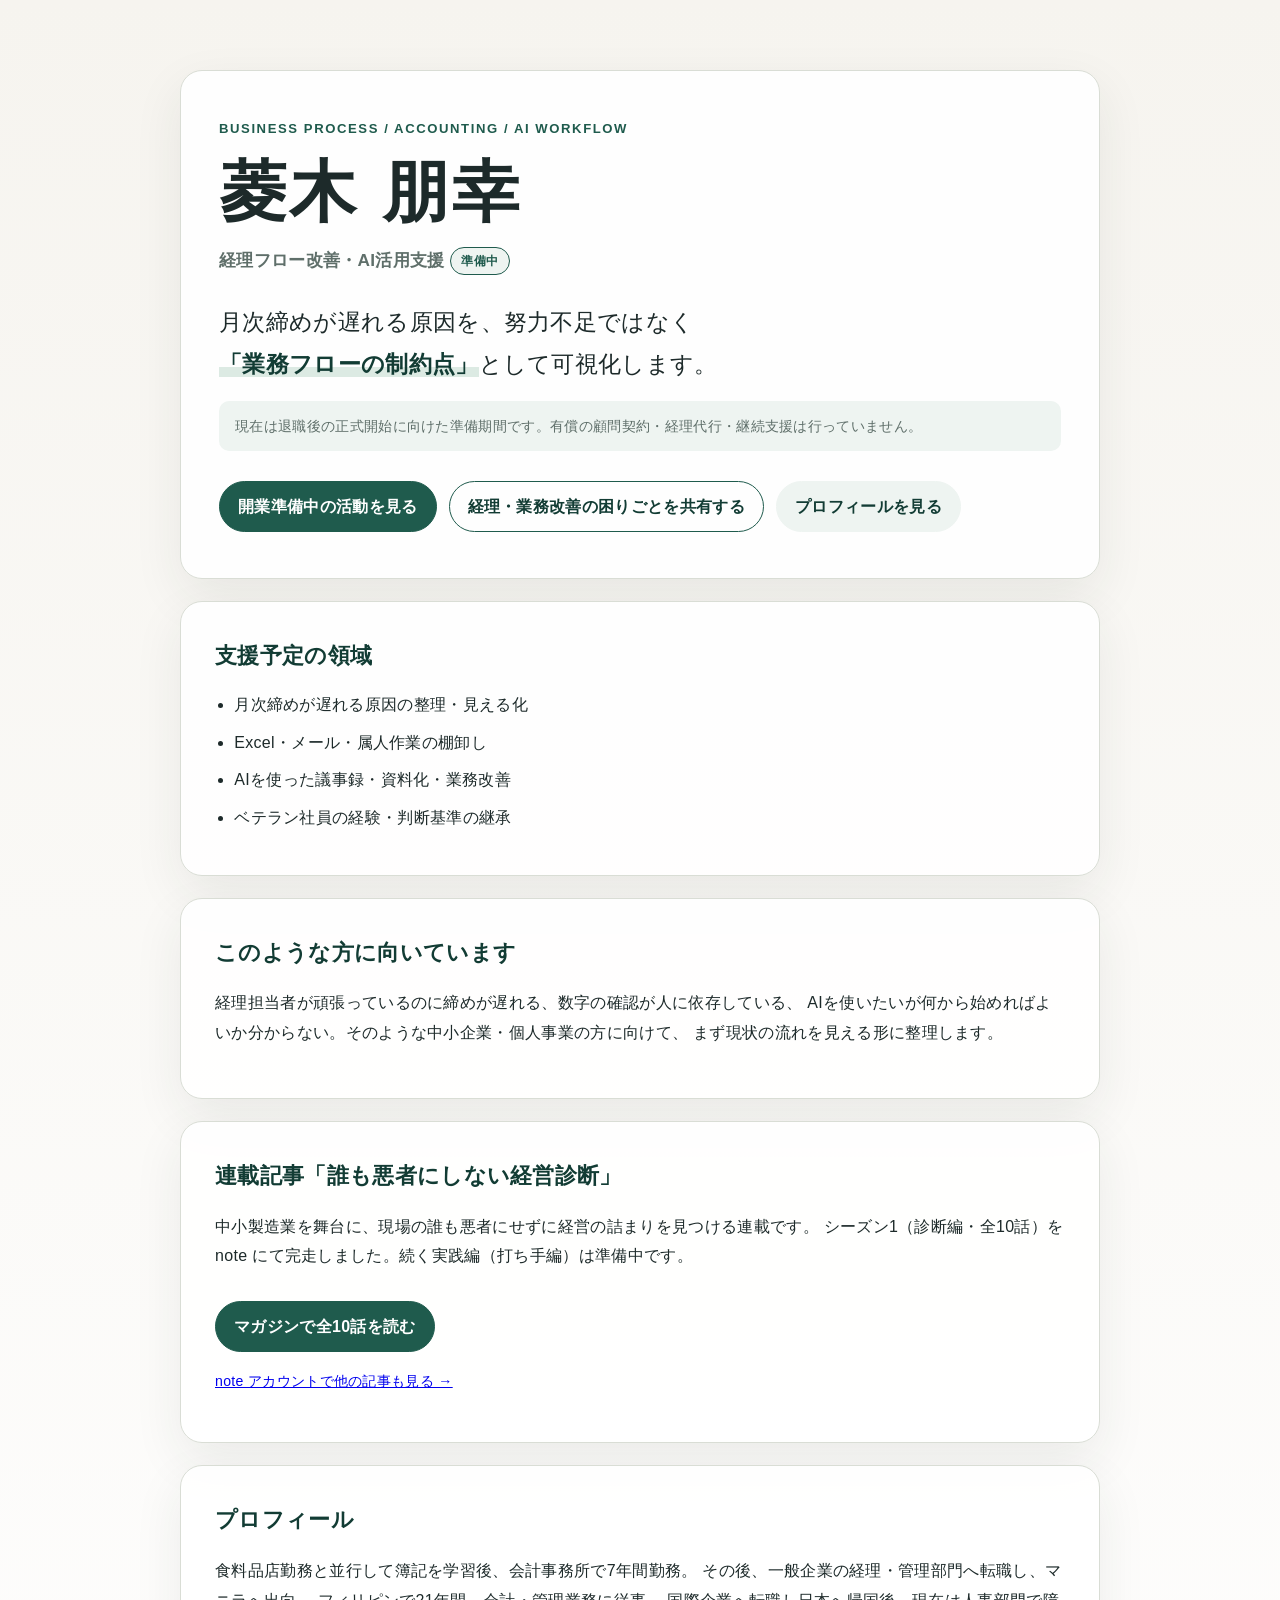
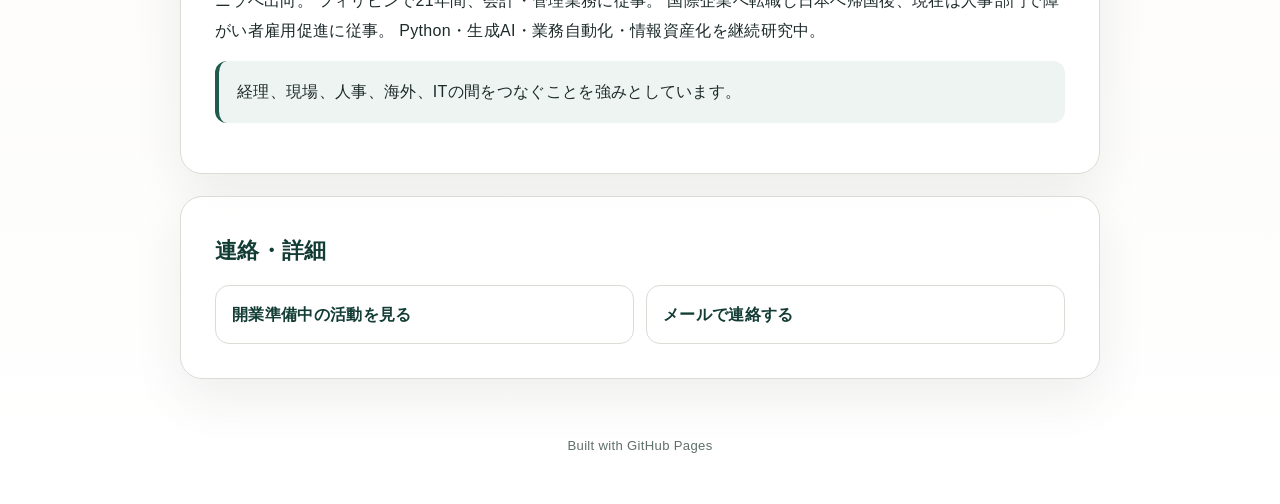
==== index.html @ e2c6937e "名刺ページの連載記事リンクをマガジン1本にまとめる 10話個別リンクを廃止し、noteマガジンへのボタン1つに統合。" ====
<!doctype html>
<html lang="ja">
<head>
  <meta charset="utf-8">
  <meta name="viewport" content="width=device-width, initial-scale=1">
  <title>菱木朋幸｜経理フロー改善・AI活用支援 準備中</title>
  <meta name="description" content="会計、海外拠点管理、人事、AI活用の経験をもとに、中小企業の数字・業務・人の流れを整える支援を準備しています。現在は開業準備中です。">
  <meta property="og:title" content="菱木朋幸｜経理フロー改善・AI活用支援 準備中">
  <meta property="og:description" content="会計、海外拠点管理、人事、AI活用の経験をもとに、中小企業の数字・業務・人の流れを整える支援を準備しています。現在は開業準備中です。">
  <meta property="og:type" content="website">
  <meta property="og:locale" content="ja_JP">
  <link rel="stylesheet" href="style.css">
</head>
<body>
  <main class="page">
    <section class="hero card">
      <p class="eyebrow">Business Process / Accounting / AI Workflow</p>
      <h1>菱木 朋幸</h1>
      <p class="title">経理フロー改善・AI活用支援 <span class="badge">準備中</span></p>
      <p class="lead">
        月次締めが遅れる原因を、努力不足ではなく<br class="pc-only">
        <strong>「業務フローの制約点」</strong>として可視化します。
      </p>
      <p class="preparing-note">
        現在は退職後の正式開始に向けた準備期間です。有償の顧問契約・経理代行・継続支援は行っていません。
      </p>

      <div class="actions">
        <a class="button primary" href="lp/">開業準備中の活動を見る</a>
        <a class="button" href="mailto:hishiki.tomoyuki@gmail.com">経理・業務改善の困りごとを共有する</a>
        <a class="button subtle" href="#profile">プロフィールを見る</a>
      </div>
    </section>

    <section class="card">
      <h2>支援予定の領域</h2>
      <ul class="service-list">
        <li>月次締めが遅れる原因の整理・見える化</li>
        <li>Excel・メール・属人作業の棚卸し</li>
        <li>AIを使った議事録・資料化・業務改善</li>
        <li>ベテラン社員の経験・判断基準の継承</li>
      </ul>
    </section>

    <section class="card">
      <h2>このような方に向いています</h2>
      <p>
        経理担当者が頑張っているのに締めが遅れる、数字の確認が人に依存している、
        AIを使いたいが何から始めればよいか分からない。そのような中小企業・個人事業の方に向けて、
        まず現状の流れを見える形に整理します。
      </p>
    </section>

    <section class="card">
      <h2>連載記事「誰も悪者にしない経営診断」</h2>
      <p>
        中小製造業を舞台に、現場の誰も悪者にせずに経営の詰まりを見つける連載です。
        シーズン1（診断編・全10話）を note にて完走しました。続く実践編（打ち手編）は準備中です。
      </p>
      <div class="actions">
        <a class="button primary" href="https://note.com/tomo_hishiki/m/mb795c282ae4d" target="_blank" rel="noopener">マガジンで全10話を読む</a>
      </div>
      <p class="small">
        <a href="https://note.com/tomo_hishiki">note アカウントで他の記事も見る →</a>
      </p>
    </section>

    <section id="profile" class="card">
      <h2>プロフィール</h2>
      <p>
        食料品店勤務と並行して簿記を学習後、会計事務所で7年間勤務。
        その後、一般企業の経理・管理部門へ転職し、マニラへ出向。
        フィリピンで21年間、会計・管理業務に従事。
        国際企業へ転職し日本へ帰国後、現在は人事部門で障がい者雇用促進に従事。
        Python・生成AI・業務自動化・情報資産化を継続研究中。
      </p>
      <p class="note">
        経理、現場、人事、海外、ITの間をつなぐことを強みとしています。
      </p>
    </section>

    <section class="card contact">
      <h2>連絡・詳細</h2>
      <div class="link-grid">
        <a href="lp/">開業準備中の活動を見る</a>
        <a href="mailto:hishiki.tomoyuki@gmail.com">メールで連絡する</a>
      </div>
    </section>

    <footer>
      <p>Built with GitHub Pages</p>
    </footer>
  </main>
</body>
</html>
---- style.css ----
:root {
  --bg: #f6f4ef;
  --card: #ffffff;
  --text: #1d2a2a;
  --muted: #5f6f6a;
  --line: #d9ddd5;
  --accent: #1f5b4d;
  --accent-dark: #123c34;
  --soft: #eef4f1;
}

* {
  box-sizing: border-box;
}

body {
  margin: 0;
  background: linear-gradient(180deg, var(--bg), #ffffff);
  color: var(--text);
  font-family: -apple-system, BlinkMacSystemFont, "Hiragino Sans", "Yu Gothic", "YuGothic", "Noto Sans JP", "Segoe UI", sans-serif;
  line-height: 1.85;
  letter-spacing: 0.02em;
}

.page {
  width: min(920px, 92%);
  margin: 0 auto;
  padding: 48px 0 32px;
}

.card {
  background: rgba(255, 255, 255, 0.92);
  border: 1px solid var(--line);
  border-radius: 22px;
  padding: 34px;
  margin: 22px 0;
  box-shadow: 0 18px 50px rgba(32, 47, 42, 0.08);
}

.hero {
  padding: 46px 38px;
}

.eyebrow {
  margin: 0 0 12px;
  color: var(--accent);
  font-size: 0.82rem;
  font-weight: 700;
  letter-spacing: 0.12em;
  text-transform: uppercase;
}

h1 {
  margin: 0;
  font-size: clamp(2.2rem, 6vw, 4.2rem);
  line-height: 1.15;
  letter-spacing: 0.05em;
}

h2 {
  margin: 0 0 14px;
  font-size: 1.35rem;
  color: var(--accent-dark);
}

.title {
  margin: 14px 0 24px;
  color: var(--muted);
  font-size: 1.08rem;
  font-weight: 700;
}

.lead {
  margin: 0;
  font-size: clamp(1.08rem, 2.4vw, 1.42rem);
}

.lead strong {
  color: var(--accent-dark);
  background: linear-gradient(transparent 62%, #dceae3 62%);
}

.actions {
  display: flex;
  flex-wrap: wrap;
  gap: 12px;
  margin-top: 30px;
}

.button {
  display: inline-flex;
  align-items: center;
  justify-content: center;
  min-height: 46px;
  padding: 10px 18px;
  border: 1px solid var(--accent);
  border-radius: 999px;
  color: var(--accent-dark);
  text-decoration: none;
  font-weight: 700;
  transition: transform .15s ease, box-shadow .15s ease, background .15s ease;
}

.button:hover {
  transform: translateY(-1px);
  box-shadow: 0 10px 24px rgba(31, 91, 77, 0.16);
}

.button.primary {
  background: var(--accent);
  color: #ffffff;
}

.button.subtle {
  background: var(--soft);
  border-color: var(--soft);
}

.service-list {
  padding-left: 1.2em;
  margin: 0;
}

.service-list li {
  margin: 8px 0;
}

.note {
  padding: 16px 18px;
  border-left: 4px solid var(--accent);
  background: var(--soft);
  border-radius: 12px;
}

.link-grid {
  display: grid;
  grid-template-columns: repeat(2, minmax(0, 1fr));
  gap: 12px;
}

.link-grid a {
  display: block;
  padding: 14px 16px;
  border: 1px solid var(--line);
  border-radius: 14px;
  color: var(--accent-dark);
  text-decoration: none;
  font-weight: 700;
  background: #ffffff;
}

.link-grid a:hover {
  border-color: var(--accent);
}

.small {
  margin-top: 16px;
  color: var(--muted);
  font-size: 0.88rem;
}

footer {
  color: var(--muted);
  font-size: 0.82rem;
  text-align: center;
  padding: 20px 0 0;
}

/* ── 準備中バッジ ── */
.badge {
  display: inline-block;
  padding: 2px 10px;
  background: var(--soft);
  border: 1px solid var(--accent);
  border-radius: 999px;
  color: var(--accent);
  font-size: 0.75rem;
  font-weight: 700;
  letter-spacing: 0.06em;
  vertical-align: middle;
}

/* ── 開業準備中の補足テキスト ── */
.preparing-note {
  margin: 16px 0 0;
  padding: 12px 16px;
  background: var(--soft);
  border-radius: 10px;
  font-size: 0.88rem;
  color: var(--muted);
}

/* ── LP: ファーストビュー見出し ── */
.lp-headline {
  font-size: clamp(2.0rem, 5.5vw, 3.6rem);
}

.lp-subheadline {
  margin: 12px 0 20px;
  font-size: clamp(1.0rem, 2.2vw, 1.25rem);
  font-weight: 700;
  color: var(--accent-dark);
}

/* ── LP: 課題リスト ── */
.issue-list {
  padding-left: 1.4em;
  margin: 0 0 16px;
}

.issue-list li {
  margin: 8px 0;
}

.issue-note {
  margin: 0;
  padding: 14px 18px;
  background: var(--soft);
  border-left: 4px solid var(--accent);
  border-radius: 12px;
  font-size: 0.95rem;
}

/* ── LP: 価値グリッド ── */
.value-grid {
  display: grid;
  grid-template-columns: repeat(2, 1fr);
  gap: 18px;
  margin-top: 4px;
}

.value-item {
  padding: 20px;
  background: var(--soft);
  border-radius: 14px;
}

.value-item h3 {
  margin: 0 0 8px;
  font-size: 1.0rem;
  color: var(--accent-dark);
}

.value-item p {
  margin: 0;
  font-size: 0.92rem;
  color: var(--text);
}

/* ── LP: 経歴リスト ── */
.career-list {
  padding-left: 1.6em;
  margin: 0 0 16px;
}

.career-list li {
  margin: 8px 0;
}

/* ── LP: 注意事項 ── */
.notice {
  background: rgba(255, 255, 255, 0.85);
  border-color: var(--line);
}

.notice h2 {
  color: var(--muted);
}

.notice-list {
  padding-left: 1.4em;
  margin: 0;
}

.notice-list li {
  margin: 8px 0;
  font-size: 0.92rem;
  color: var(--muted);
}

/* ── LP: 戻るリンクセクション ── */
.back-link-section {
  padding: 20px 34px;
  text-align: left;
}

@media (max-width: 640px) {
  .page {
    width: min(94%, 640px);
    padding-top: 24px;
  }

  .card,
  .hero {
    padding: 26px 22px;
    border-radius: 18px;
  }

  .actions,
  .button {
    width: 100%;
  }

  .link-grid {
    grid-template-columns: 1fr;
  }

  .pc-only {
    display: none;
  }

  .value-grid {
    grid-template-columns: 1fr;
  }
}
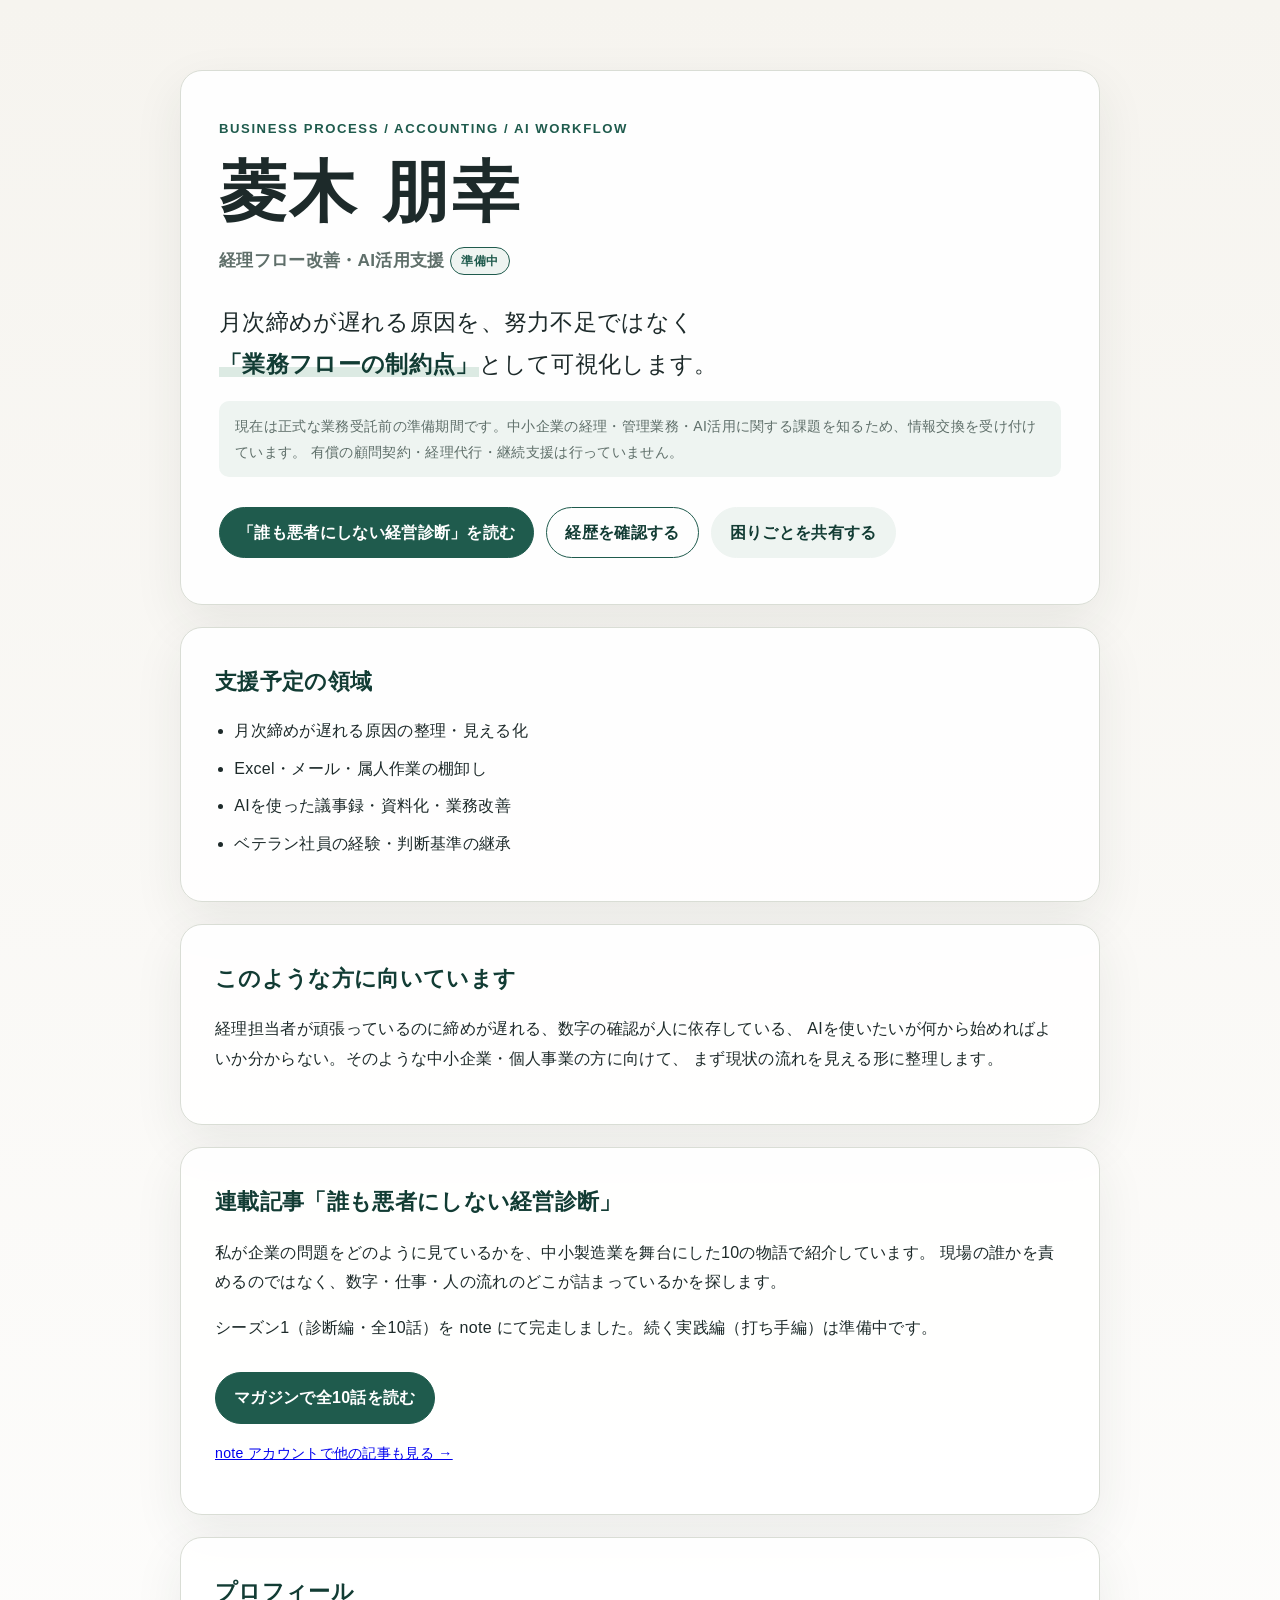
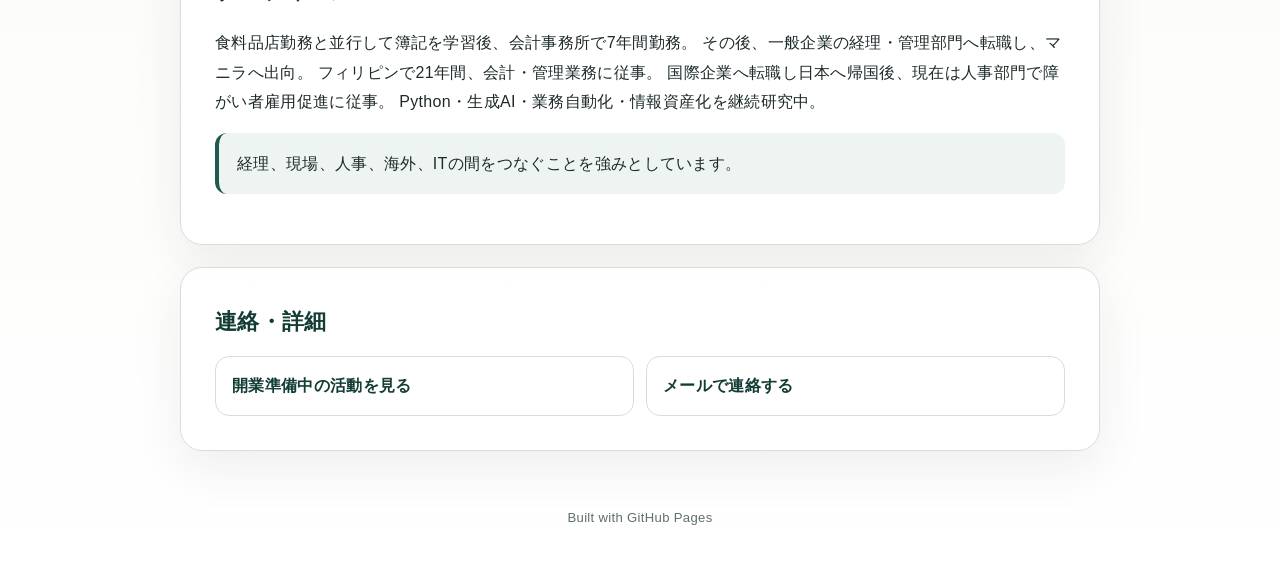
==== commit 50c58465: "名刺トップの導線とメッセージを磨く - 連載紹介文を「診断思想の実例」として伝わる書き方に変更 - ヒーローのCTAを3導線(連載を読む/経歴を確認する/困りごとを共有する)に整理 - 準備中メッセー" ====
--- a/index.html
+++ b/index.html
@@ -22,13 +22,14 @@
         <strong>「業務フローの制約点」</strong>として可視化します。
       </p>
       <p class="preparing-note">
-        現在は退職後の正式開始に向けた準備期間です。有償の顧問契約・経理代行・継続支援は行っていません。
+        現在は正式な業務受託前の準備期間です。中小企業の経理・管理業務・AI活用に関する課題を知るため、情報交換を受け付けています。
+        有償の顧問契約・経理代行・継続支援は行っていません。
       </p>
 
       <div class="actions">
-        <a class="button primary" href="lp/">開業準備中の活動を見る</a>
-        <a class="button" href="mailto:hishiki.tomoyuki@gmail.com">経理・業務改善の困りごとを共有する</a>
-        <a class="button subtle" href="#profile">プロフィールを見る</a>
+        <a class="button primary" href="https://note.com/tomo_hishiki/m/mb795c282ae4d" target="_blank" rel="noopener">「誰も悪者にしない経営診断」を読む</a>
+        <a class="button" href="#profile">経歴を確認する</a>
+        <a class="button subtle" href="mailto:hishiki.tomoyuki@gmail.com">困りごとを共有する</a>
       </div>
     </section>
 
@@ -54,7 +55,10 @@
     <section class="card">
       <h2>連載記事「誰も悪者にしない経営診断」</h2>
       <p>
-        中小製造業を舞台に、現場の誰も悪者にせずに経営の詰まりを見つける連載です。
+        私が企業の問題をどのように見ているかを、中小製造業を舞台にした10の物語で紹介しています。
+        現場の誰かを責めるのではなく、数字・仕事・人の流れのどこが詰まっているかを探します。
+      </p>
+      <p>
         シーズン1（診断編・全10話）を note にて完走しました。続く実践編（打ち手編）は準備中です。
       </p>
       <div class="actions">
--- a/style.css
+++ b/style.css
@@ -41,6 +41,34 @@
   padding: 46px 38px;
 }
 
+/* ── LP: ヒーロー背景バナー(薄い装飾) ── */
+.hero-lp {
+  position: relative;
+  overflow: hidden;
+}
+
+.hero-lp::before {
+  content: "";
+  position: absolute;
+  inset: 0;
+  background: linear-gradient(
+    135deg,
+    transparent 0%,
+    transparent 30%,
+    rgba(31, 91, 77, 0.14) 45%,
+    rgba(31, 91, 77, 0.14) 55%,
+    transparent 70%,
+    transparent 100%
+  );
+  pointer-events: none;
+  z-index: 0;
+}
+
+.hero-lp > * {
+  position: relative;
+  z-index: 1;
+}
+
 .eyebrow {
   margin: 0 0 12px;
   color: var(--accent);
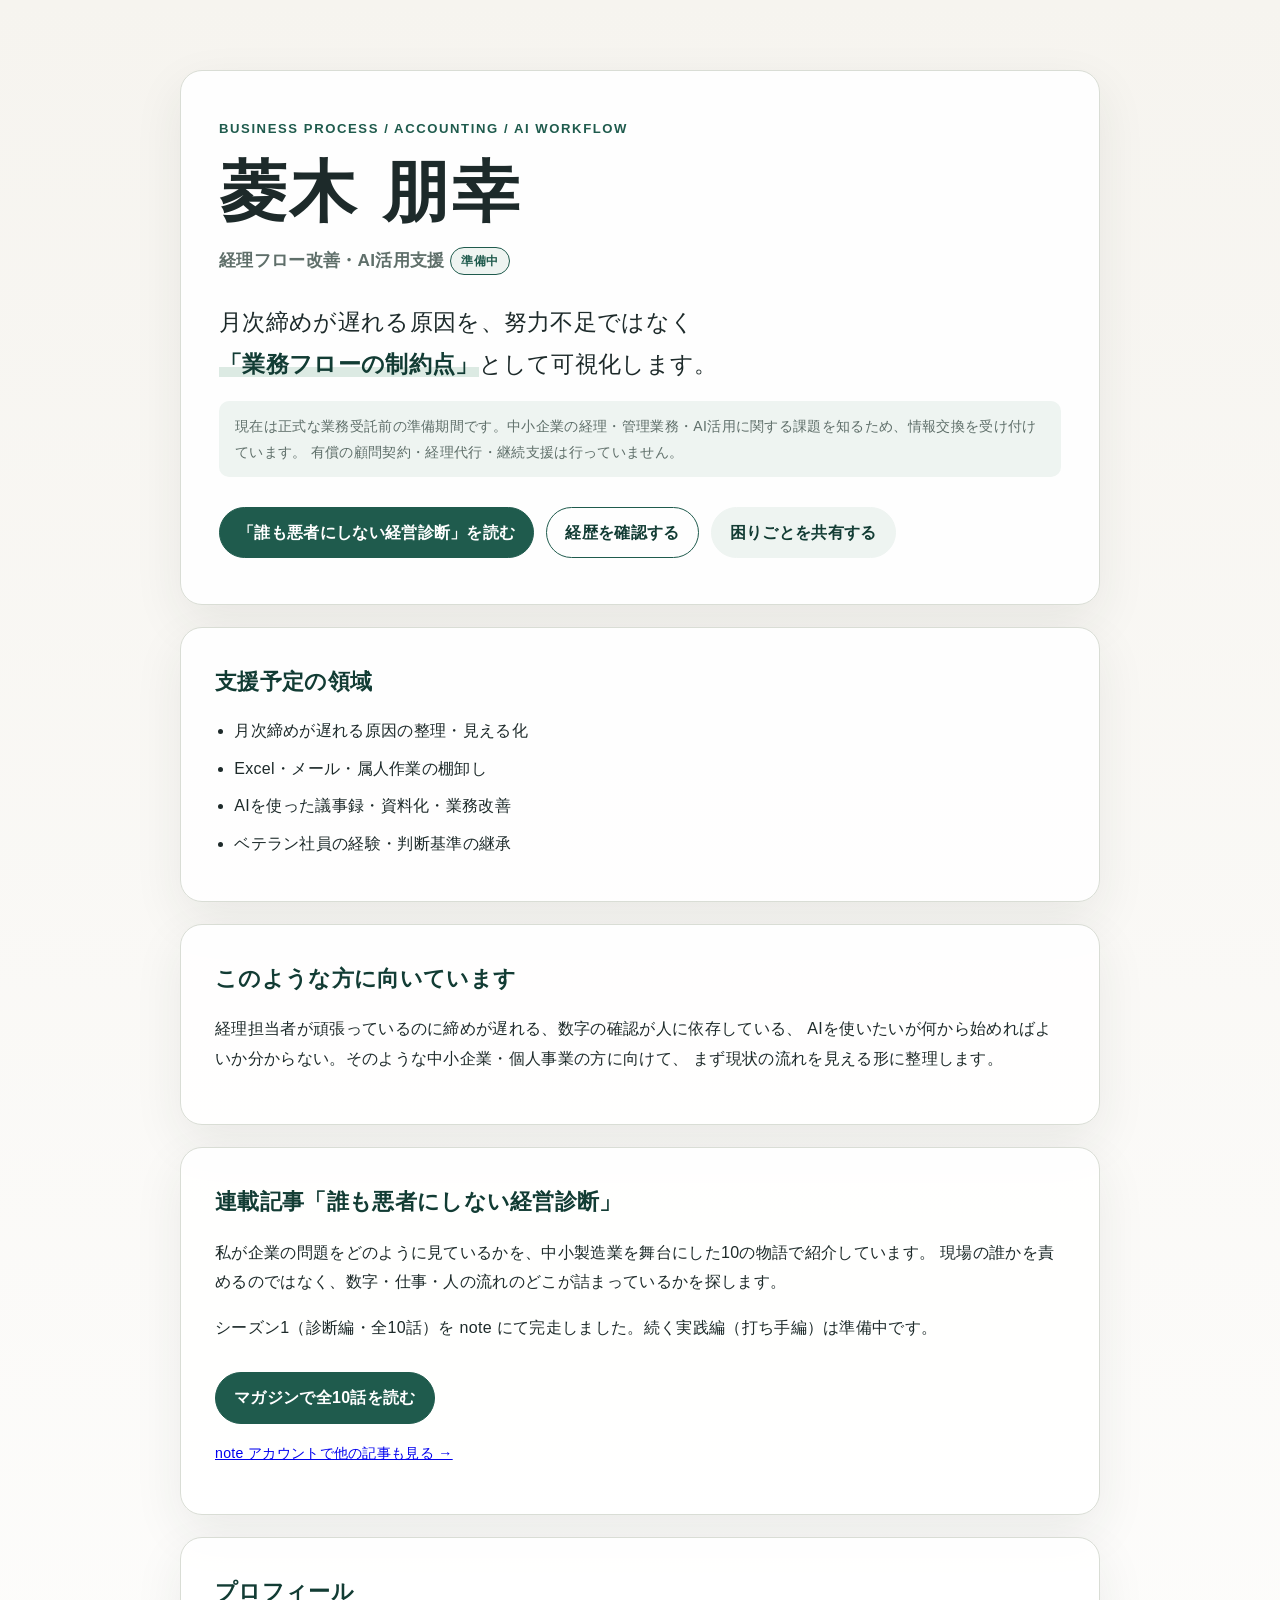
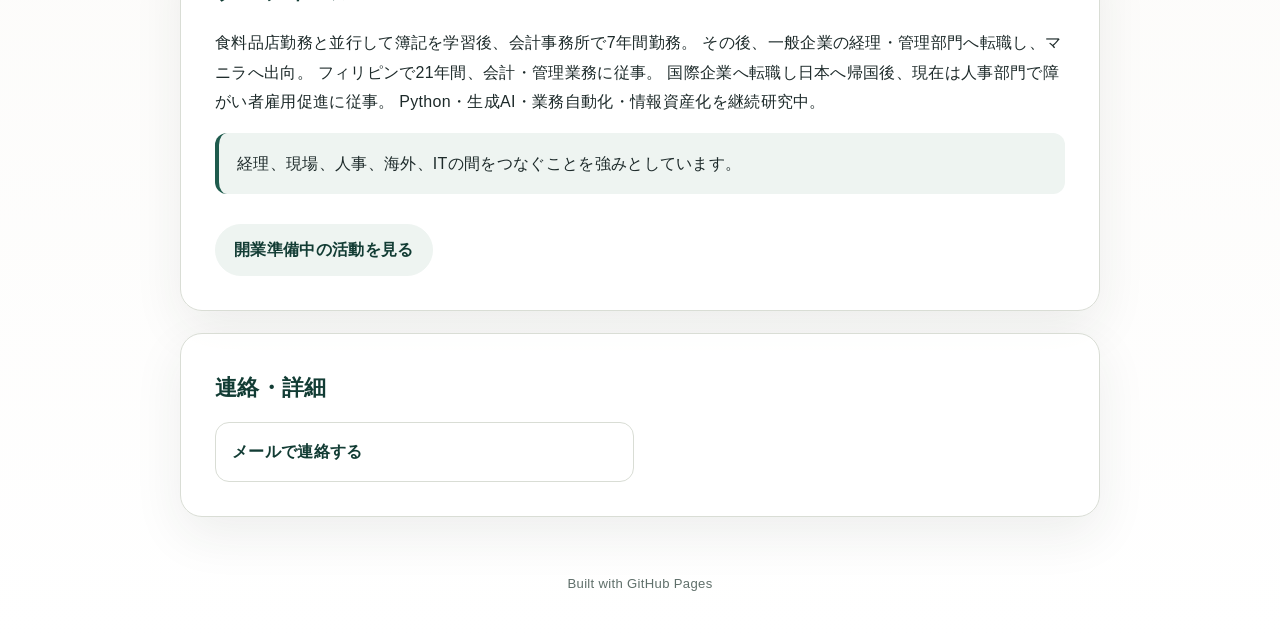
==== commit 9e00bc9e: "「開業準備中の活動を見る」リンクをプロフィールカードへ移動 連絡・詳細セクションの奥に埋もれていたため、プロフィール直後に ボタンとして配置し直し、見つけやすくした。" ====
--- a/index.html
+++ b/index.html
@@ -81,12 +81,14 @@
       <p class="note">
         経理、現場、人事、海外、ITの間をつなぐことを強みとしています。
       </p>
+      <div class="actions">
+        <a class="button subtle" href="lp/">開業準備中の活動を見る</a>
+      </div>
     </section>
 
     <section class="card contact">
       <h2>連絡・詳細</h2>
       <div class="link-grid">
-        <a href="lp/">開業準備中の活動を見る</a>
         <a href="mailto:hishiki.tomoyuki@gmail.com">メールで連絡する</a>
       </div>
     </section>
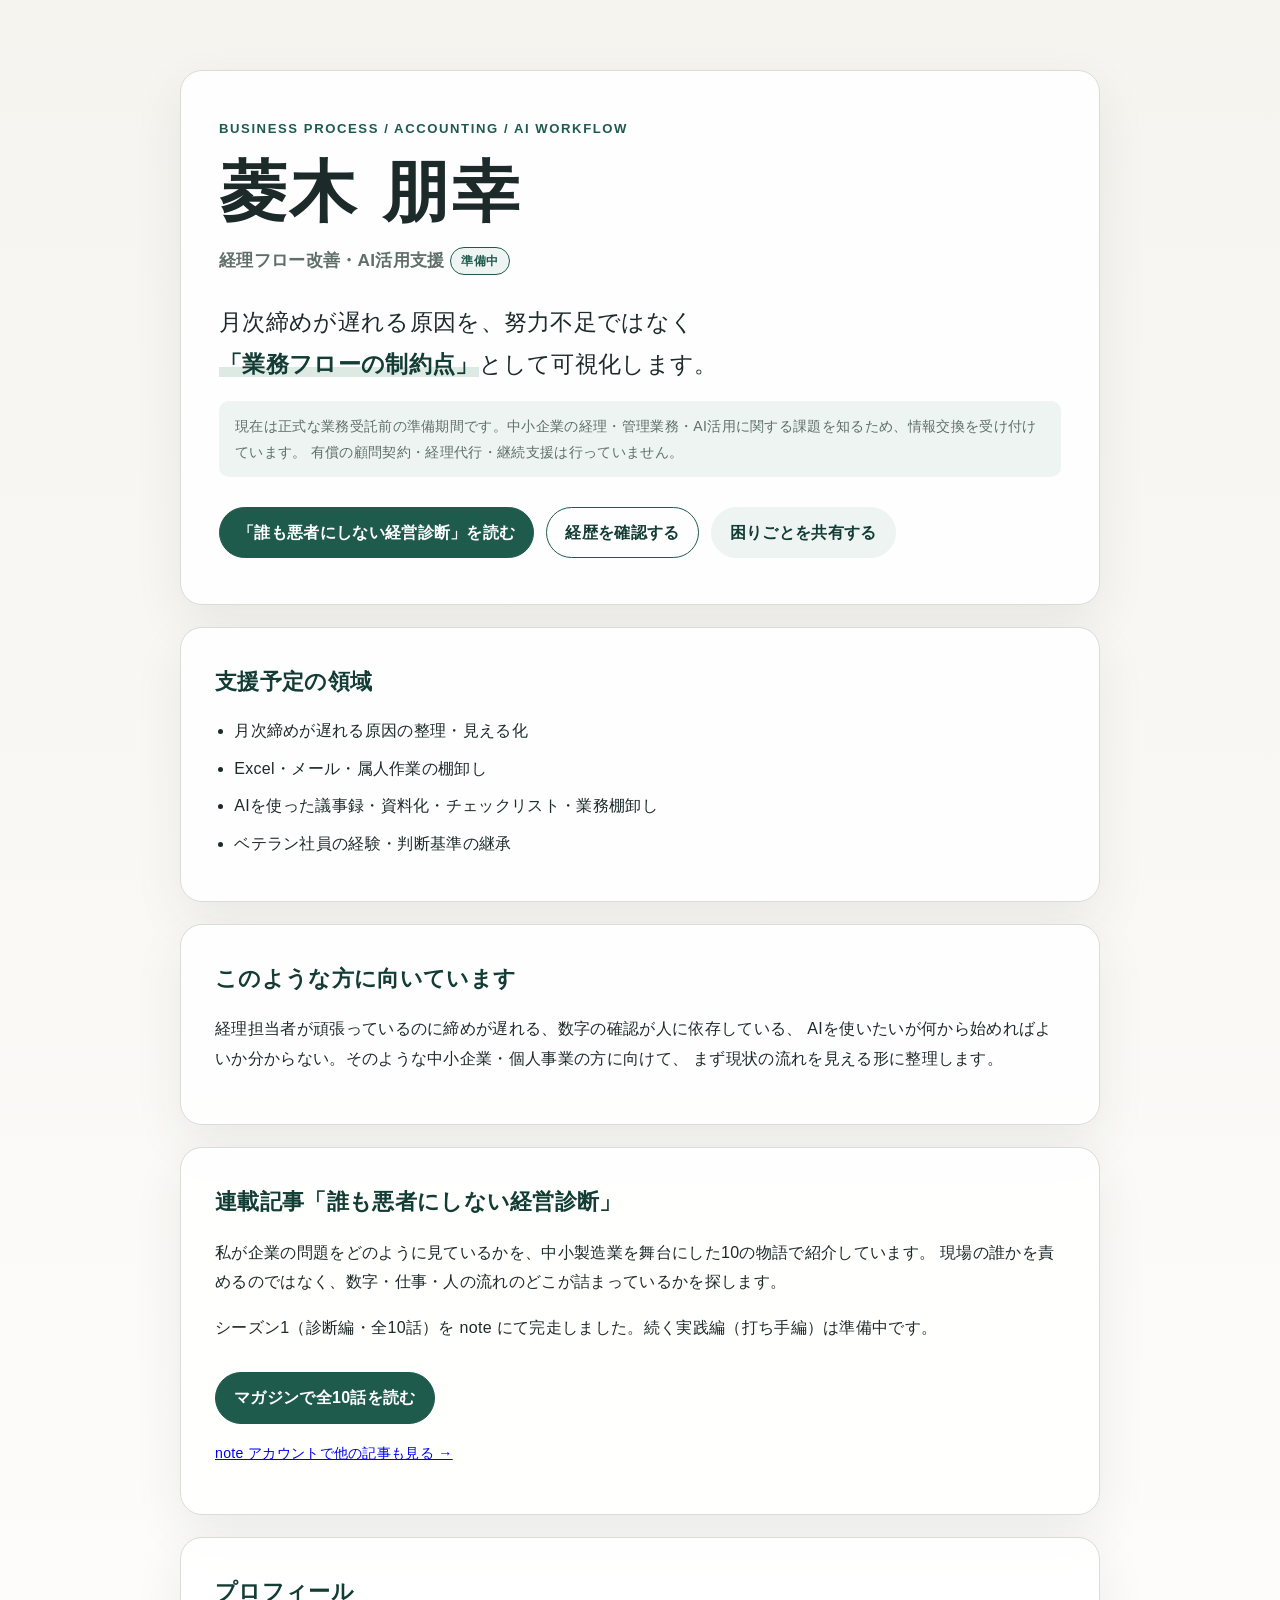
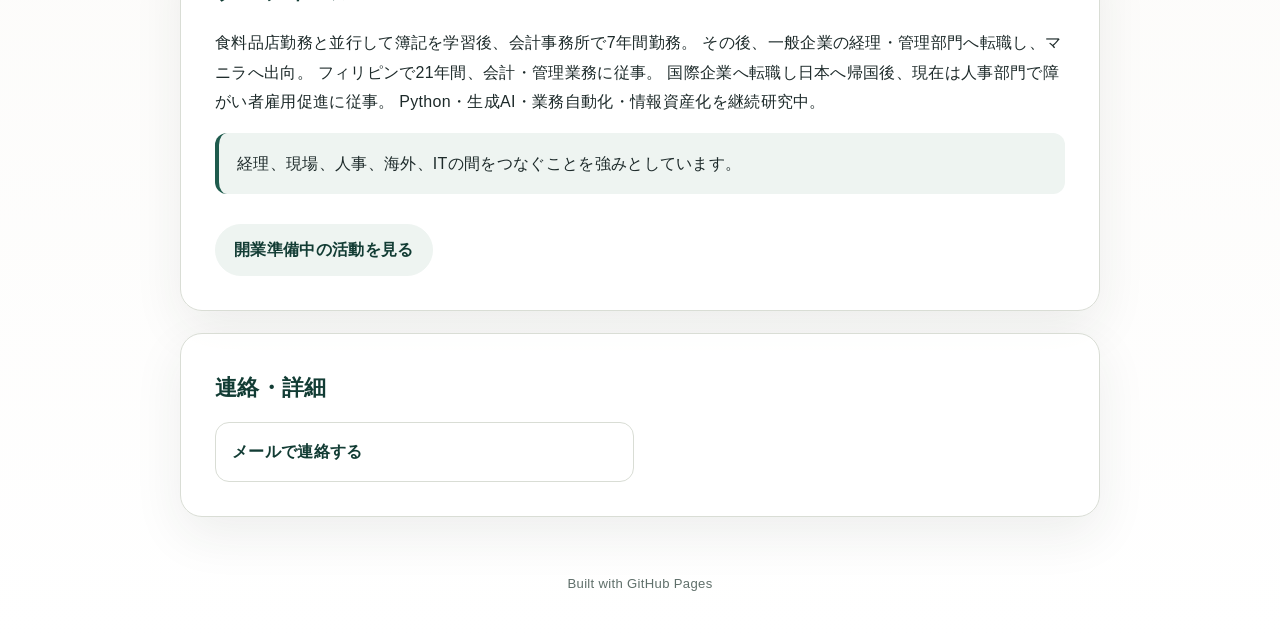
==== commit 63dd4846: "支援予定の領域の文言をLPの表現に統一 「議事録・資料化・業務改善」が曖昧だったため、LPの 「議事録・資料化・チェックリスト・業務棚卸し」に揃える。" ====
--- a/index.html
+++ b/index.html
@@ -27,7 +27,7 @@
       </p>
 
       <div class="actions">
-        <a class="button primary" href="https://note.com/tomo_hishiki/m/mb795c282ae4d" target="_blank" rel="noopener">「誰も悪者にしない経営診断」を読む</a>
+        <a class="button primary" href="#series">「誰も悪者にしない経営診断」を読む</a>
         <a class="button" href="#profile">経歴を確認する</a>
         <a class="button subtle" href="mailto:hishiki.tomoyuki@gmail.com">困りごとを共有する</a>
       </div>
@@ -38,7 +38,7 @@
       <ul class="service-list">
         <li>月次締めが遅れる原因の整理・見える化</li>
         <li>Excel・メール・属人作業の棚卸し</li>
-        <li>AIを使った議事録・資料化・業務改善</li>
+        <li>AIを使った議事録・資料化・チェックリスト・業務棚卸し</li>
         <li>ベテラン社員の経験・判断基準の継承</li>
       </ul>
     </section>
@@ -52,7 +52,7 @@
       </p>
     </section>
 
-    <section class="card">
+    <section id="series" class="card">
       <h2>連載記事「誰も悪者にしない経営診断」</h2>
       <p>
         私が企業の問題をどのように見ているかを、中小製造業を舞台にした10の物語で紹介しています。
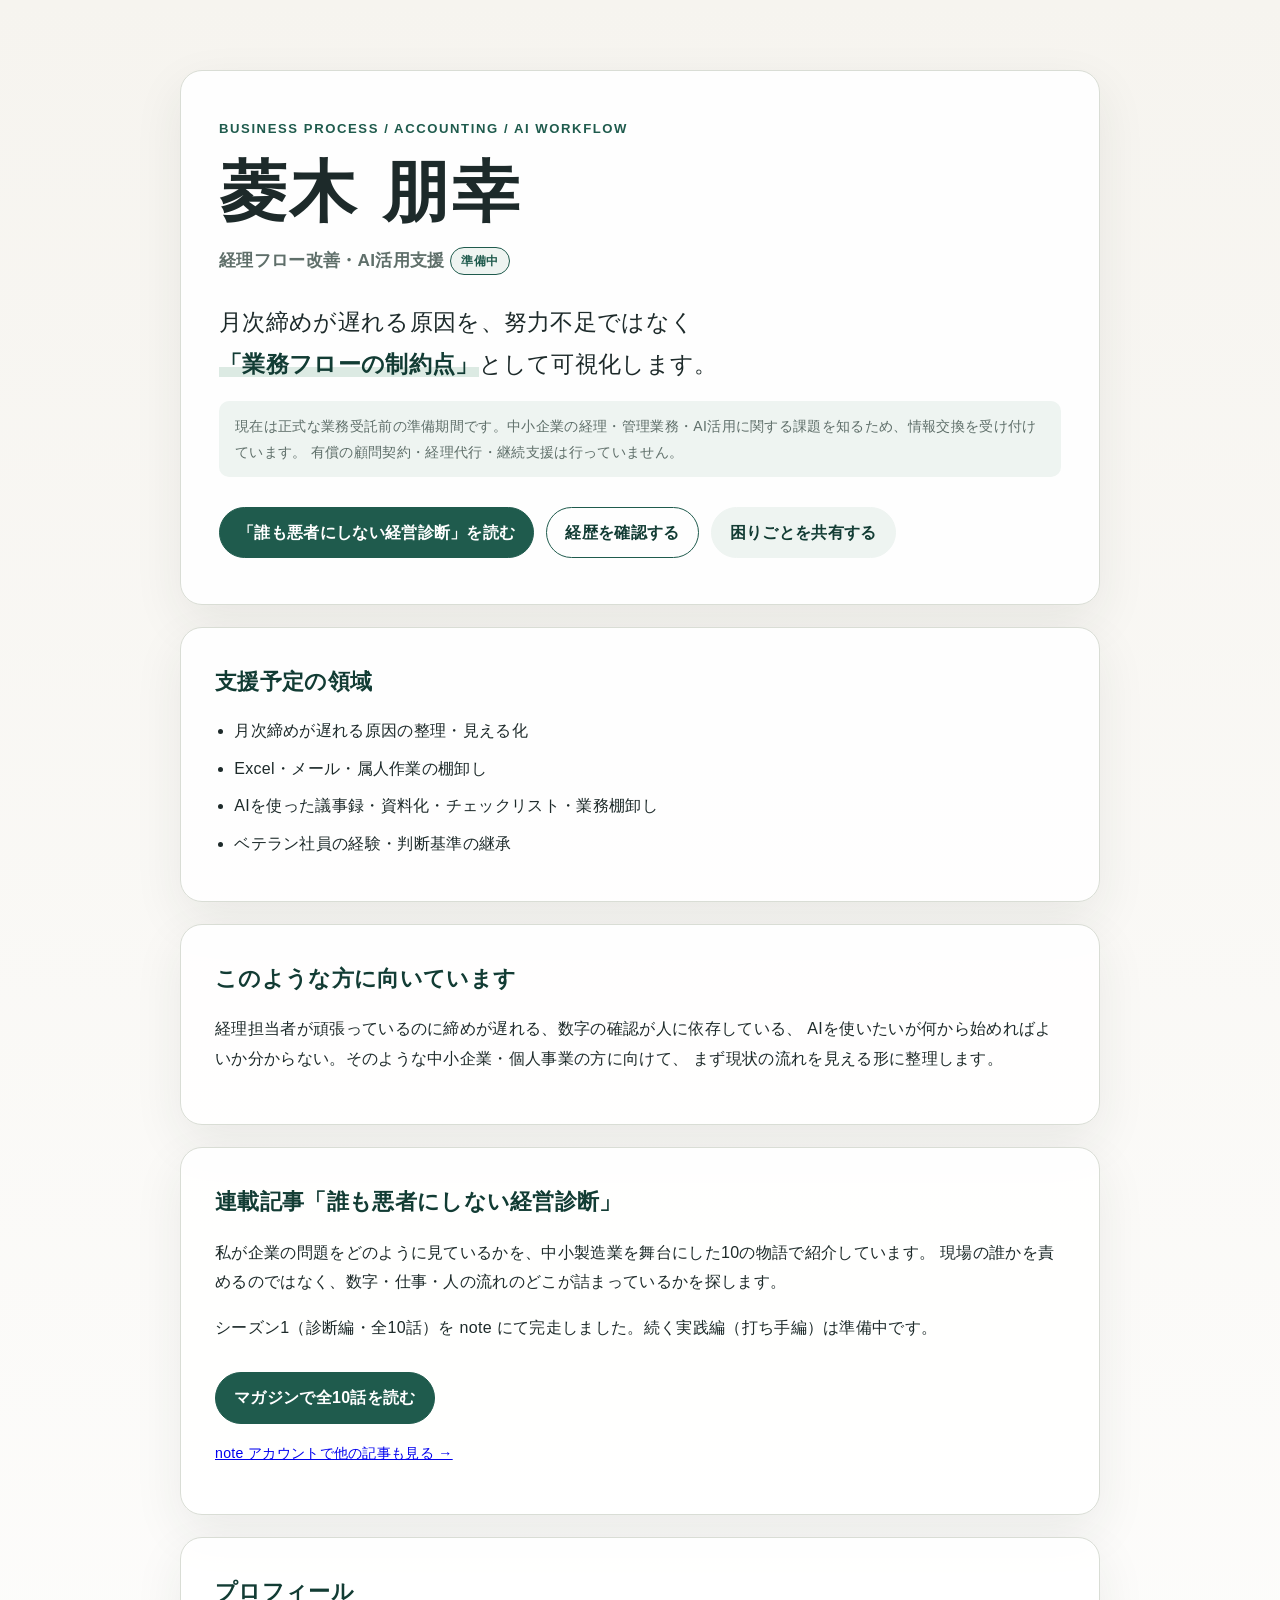
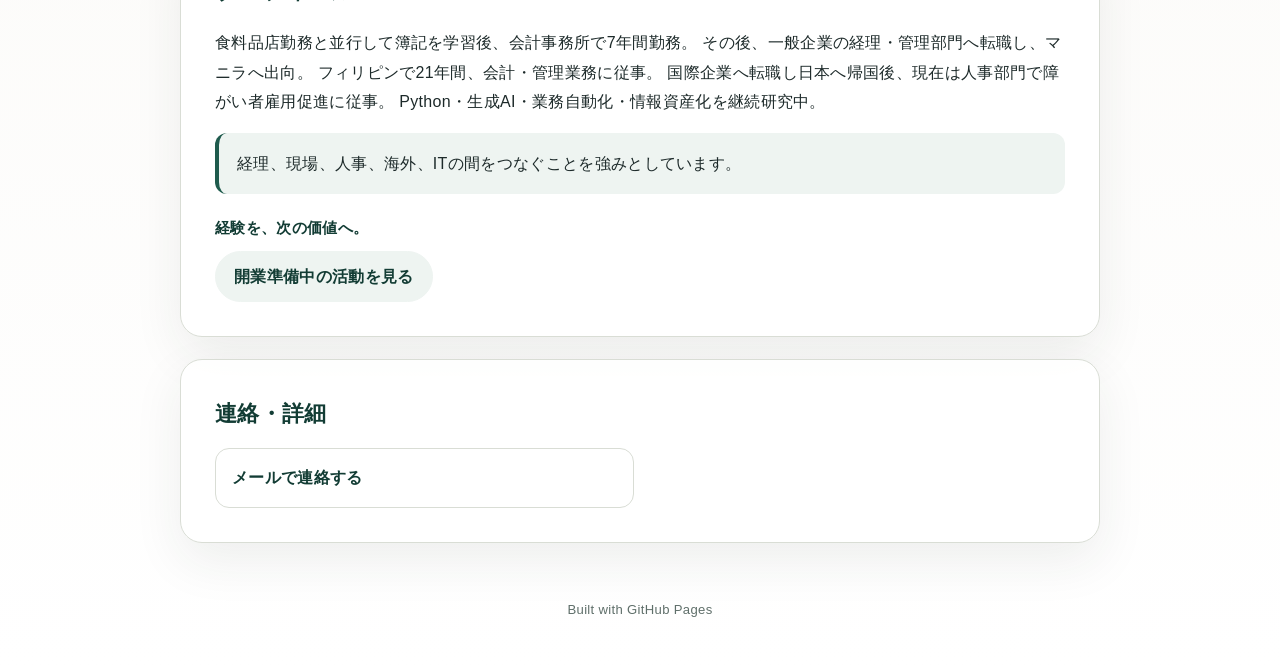
==== commit f5a91771: "プロフィールのLPボタンに一言コピーを添える 「経験を、次の価値へ。」をボタン直上に近接配置し、 専用クラス(.lp-teaser)で間隔を詰める。" ====
--- a/index.html
+++ b/index.html
@@ -81,7 +81,8 @@
       <p class="note">
         経理、現場、人事、海外、ITの間をつなぐことを強みとしています。
       </p>
-      <div class="actions">
+      <div class="lp-teaser">
+        <p class="lp-teaser-copy">経験を、次の価値へ。</p>
         <a class="button subtle" href="lp/">開業準備中の活動を見る</a>
       </div>
     </section>
--- a/style.css
+++ b/style.css
@@ -187,6 +187,18 @@
   font-size: 0.88rem;
 }
 
+/* ── プロフィール: LPへの一言添え ── */
+.lp-teaser {
+  margin-top: 20px;
+}
+
+.lp-teaser-copy {
+  margin: 0 0 8px;
+  color: var(--accent-dark);
+  font-weight: 700;
+  font-size: 0.95rem;
+}
+
 footer {
   color: var(--muted);
   font-size: 0.82rem;
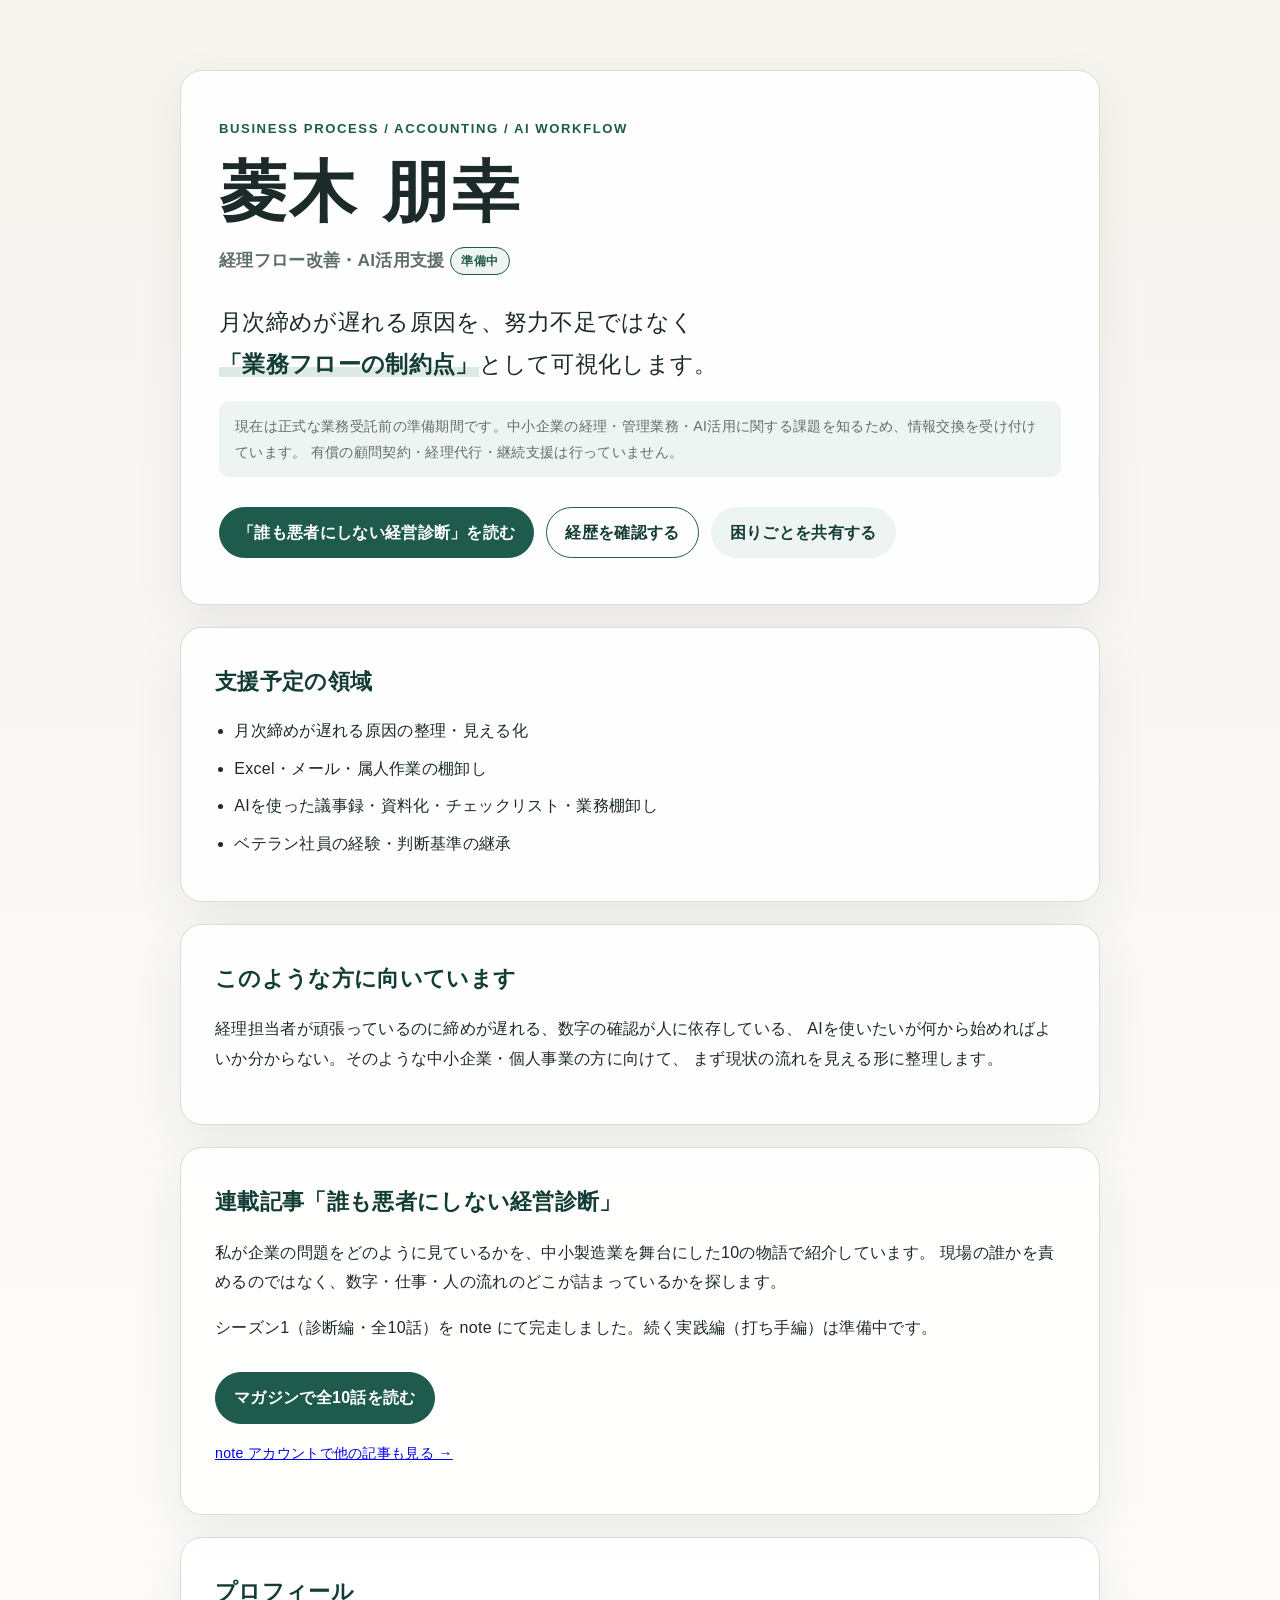
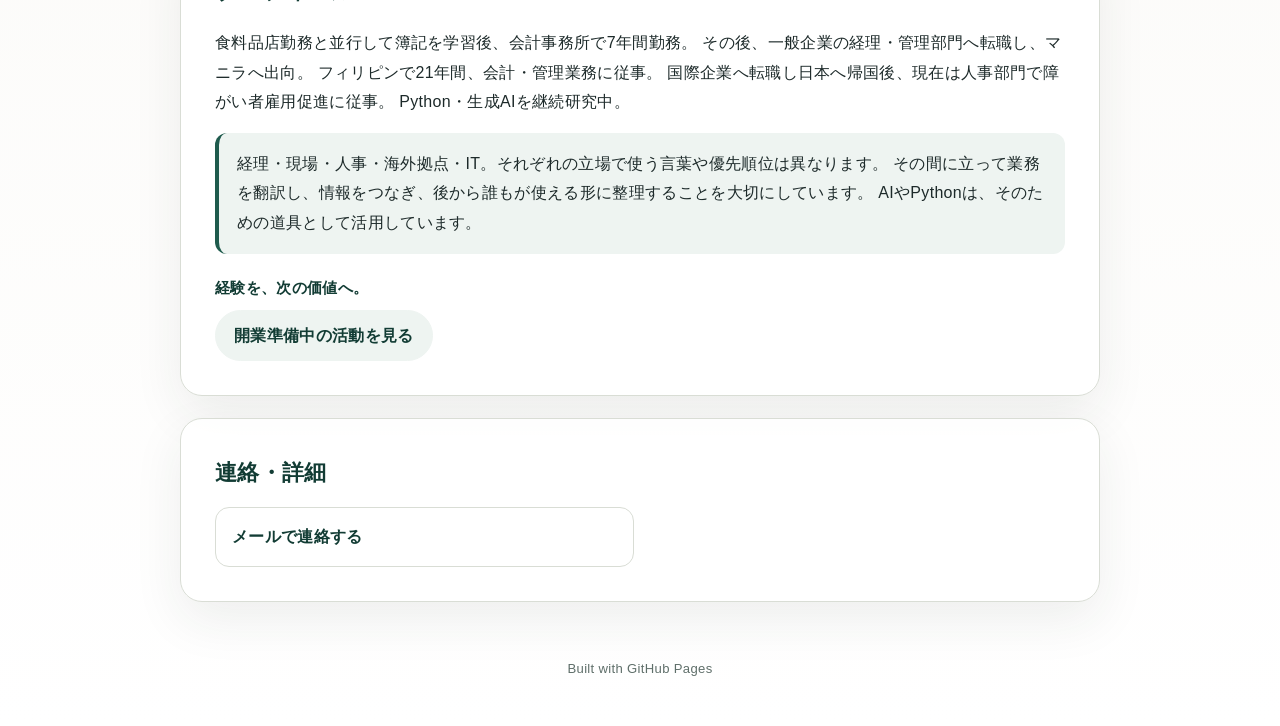
==== commit 9b8b9f7f: "copy: プロフィール文をAI/Python訴求から業務翻訳・情報連携の訴求へ改善 Co-Authored-By: Claude Sonnet 5 <noreply@anthropic.com>" ====
--- a/index.html
+++ b/index.html
@@ -76,10 +76,12 @@
         その後、一般企業の経理・管理部門へ転職し、マニラへ出向。
         フィリピンで21年間、会計・管理業務に従事。
         国際企業へ転職し日本へ帰国後、現在は人事部門で障がい者雇用促進に従事。
-        Python・生成AI・業務自動化・情報資産化を継続研究中。
+        Python・生成AIを継続研究中。
       </p>
       <p class="note">
-        経理、現場、人事、海外、ITの間をつなぐことを強みとしています。
+        経理・現場・人事・海外拠点・IT。それぞれの立場で使う言葉や優先順位は異なります。
+        その間に立って業務を翻訳し、情報をつなぎ、後から誰もが使える形に整理することを大切にしています。
+        AIやPythonは、そのための道具として活用しています。
       </p>
       <div class="lp-teaser">
         <p class="lp-teaser-copy">経験を、次の価値へ。</p>
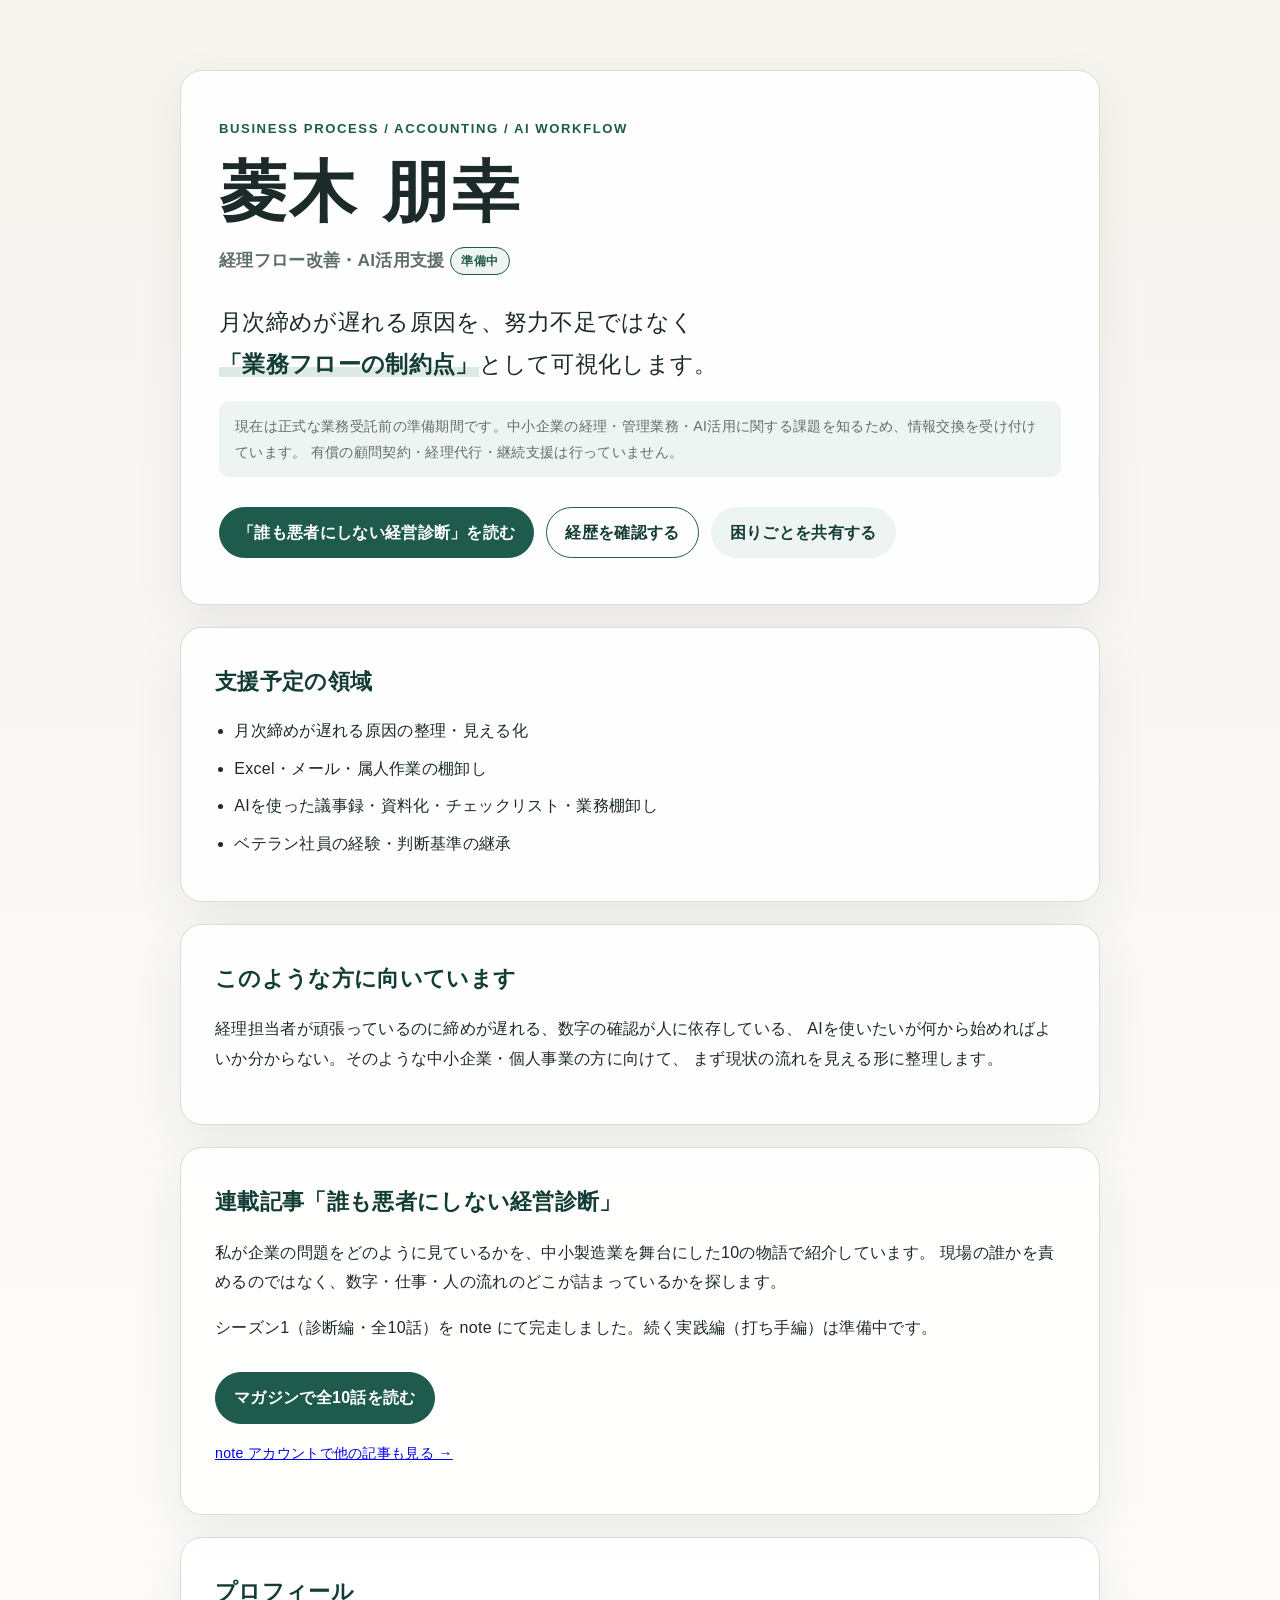
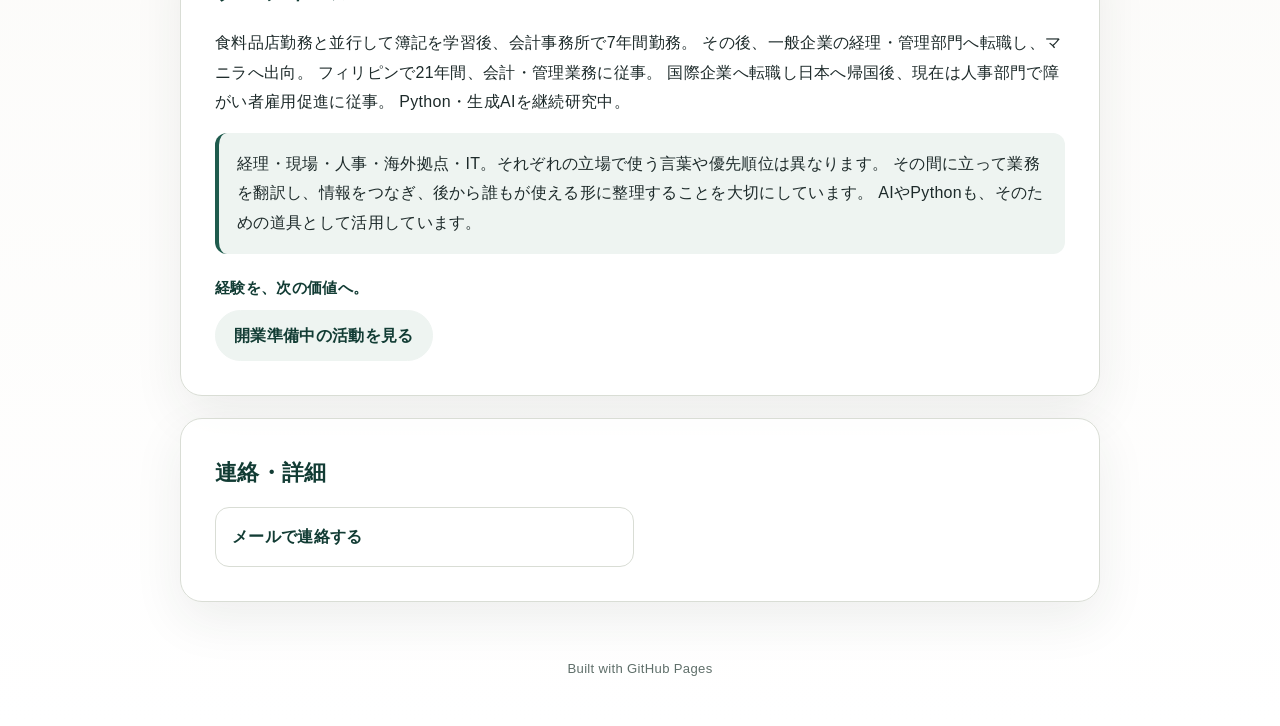
==== commit 32745c7a: "copy: プロフィール文の助詞を微修正（は→も） Co-Authored-By: Claude Sonnet 5 <noreply@anthropic.com>" ====
--- a/index.html
+++ b/index.html
@@ -81,7 +81,7 @@
       <p class="note">
         経理・現場・人事・海外拠点・IT。それぞれの立場で使う言葉や優先順位は異なります。
         その間に立って業務を翻訳し、情報をつなぎ、後から誰もが使える形に整理することを大切にしています。
-        AIやPythonは、そのための道具として活用しています。
+        AIやPythonも、そのための道具として活用しています。
       </p>
       <div class="lp-teaser">
         <p class="lp-teaser-copy">経験を、次の価値へ。</p>
